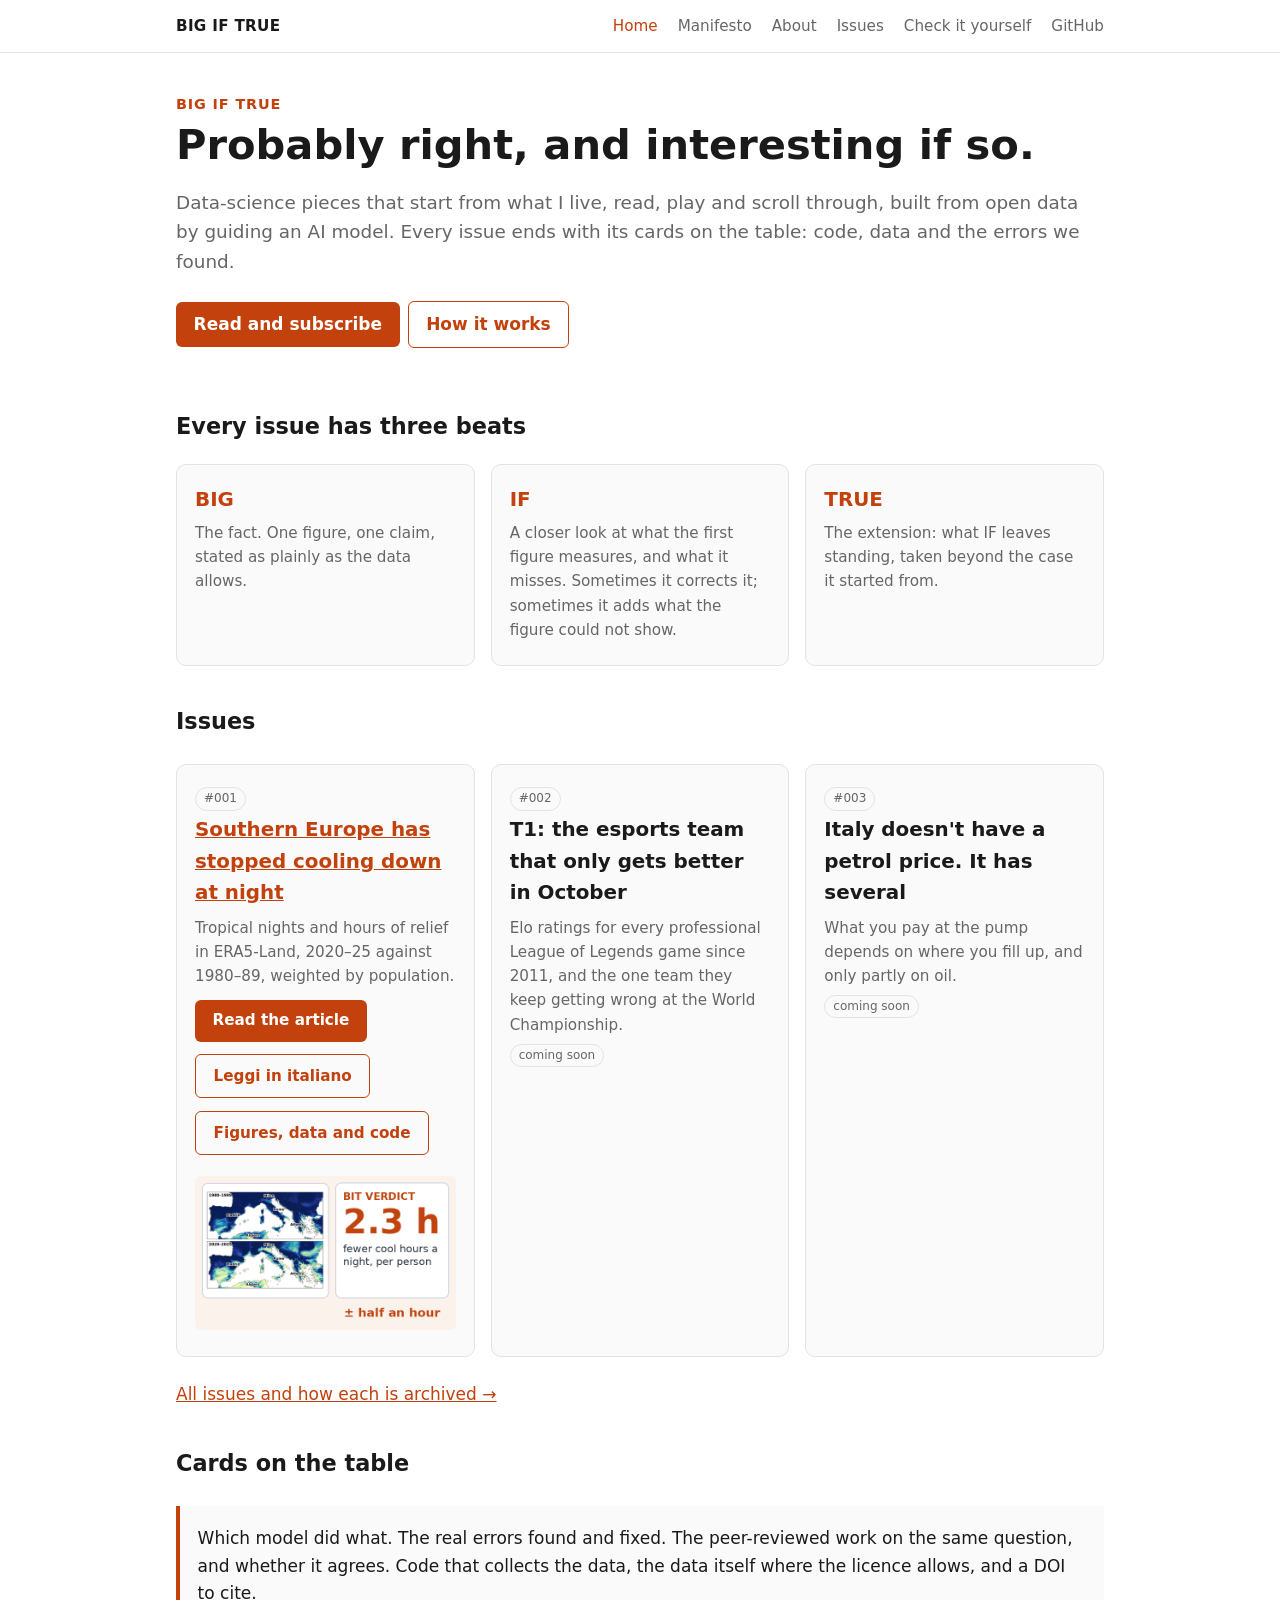
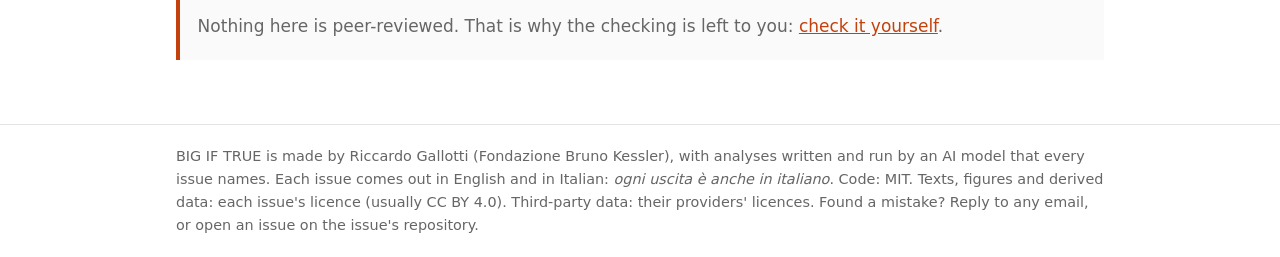
==== index.html @ 3b9af2fd "Home: read buttons on the #001 card" ====
<!doctype html><html lang="en"><head><meta charset="utf-8"><meta name="viewport" content="width=device-width,initial-scale=1">
<title>BIG IF TRUE: probably right, and interesting if so</title><meta name="description" content="Data science that starts from everyday life, made by guiding an AI model over open data. Every issue puts its cards on the table.">
<meta property="og:type" content="website"><meta property="og:title" content="BIG IF TRUE: probably right, and interesting if so"><meta property="og:description" content="Data science that starts from everyday life, made by guiding an AI model over open data. Every issue puts its cards on the table.">
<link rel="stylesheet" href="style.css"></head><body>
<header><div class="wrap"><a class="brand" href="index.html">BIG IF TRUE</a><a href="index.html" style="color:var(--acc)">Home</a><a href="manifesto.html">Manifesto</a><a href="about.html">About</a><a href="issues.html">Issues</a><a href="replicate.html">Check it yourself</a><a href="https://github.com/bigiftruebits">GitHub</a></div></header>
<main class="wrap">
<section class="hero"><p class="kicker">BIG IF TRUE</p><h1>Probably right, and interesting if so.</h1>
<p class="lead">Data-science pieces that start from what I live, read, play and scroll through, built from open data by guiding an AI model. Every issue ends with its cards on the table: code, data and the errors we found.</p>
<a class="btn" href="https://bigiftruebits.substack.com">Read and subscribe</a><a class="btn alt" href="about.html">How it works</a></section>
<h2>Every issue has three beats</h2>
<div class="beats">
<div class="card"><h3>BIG</h3><p>The fact. One figure, one claim, stated as plainly as the data allows.</p></div>
<div class="card"><h3>IF</h3><p>A closer look at what the first figure measures, and what it misses. Sometimes it corrects it; sometimes it adds what the figure could not show.</p></div>
<div class="card"><h3>TRUE</h3><p>The extension: what IF leaves standing, taken beyond the case it started from.</p></div></div>
<h2>Issues</h2>
<div class="grid">
<div class="card"><span class="tag">#001</span><h3><a href="bit-001-tropical-nights/article.html">Southern Europe has stopped cooling down at night</a></h3><p>Tropical nights and hours of relief in ERA5-Land, 2020–25 against 1980–89, weighted by population.</p><p><a class="btn" href="bit-001-tropical-nights/article.html">Read the article</a> <a class="btn alt" href="bit-001-tropical-nights/articolo.html">Leggi in italiano</a> <a class="btn alt" href="bit-001-tropical-nights/">Figures, data and code</a></p><a href="bit-001-tropical-nights/article.html"><img src="img/fig-001-card.png" alt="BIT #001: the average southern European lost 2.3 cool hours a night, give or take half an hour" style="width:100%;height:auto;border-radius:6px;margin-top:.6rem"></a></div>
<div class="card"><span class="tag">#002</span><h3>T1: the esports team that only gets better in October</h3><p>Elo ratings for every professional League of Legends game since 2011, and the one team they keep getting wrong at the World Championship.</p><p><span class="tag todo">coming soon</span></p></div>
<div class="card"><span class="tag">#003</span><h3>Italy doesn't have a petrol price. It has several</h3><p>What you pay at the pump depends on where you fill up, and only partly on oil.</p><p><span class="tag todo">coming soon</span></p></div></div>
<p><a href="issues.html">All issues and how each is archived →</a></p>
<h2>Cards on the table</h2>
<div class="verdict"><p>Which model did what. The real errors found and fixed. The peer-reviewed work on the same question, and whether it agrees. Code that collects the data, the data itself where the licence allows, and a DOI to cite.</p><p class="muted">Nothing here is peer-reviewed. That is why the checking is left to you: <a href="replicate.html">check it yourself</a>.</p></div></main>
<footer><div class="wrap">BIG IF TRUE is made by Riccardo Gallotti (Fondazione Bruno Kessler), with analyses written and run by an AI model that every issue names. Each issue comes out in English and in Italian: <em>ogni uscita è anche in italiano</em>. Code: MIT. Texts, figures and derived data: each issue's licence (usually CC BY 4.0). Third-party data: their providers' licences. Found a mistake? Reply to any email, or open an issue on the issue's repository.</div></footer><script data-goatcounter="https://bigiftruebits.goatcounter.com/count" async src="//gc.zgo.at/count.js"></script>
</body></html>
---- style.css ----
:root{--bg:#fff;--fg:#1a1a1a;--mut:#666;--line:#e3e3e3;--acc:#c2410c;--card:#fafafa}
@media (prefers-color-scheme:dark){:root{--bg:#141414;--fg:#ececec;--mut:#9a9a9a;--line:#2e2e2e;--acc:#fb923c;--card:#1c1c1c}}
*{box-sizing:border-box}
body{margin:0;background:var(--bg);color:var(--fg);font:17px/1.6 system-ui,-apple-system,Segoe UI,sans-serif}
.wrap{max-width:960px;margin:0 auto;padding:0 16px}
header{border-bottom:1px solid var(--line)}
header .wrap{display:flex;gap:20px;align-items:center;flex-wrap:wrap;padding:14px 16px}
header a.brand{font-weight:800;letter-spacing:.02em;color:var(--fg);text-decoration:none;margin-right:auto}
header a{color:var(--mut);text-decoration:none;font-size:.95rem}header a:hover{color:var(--acc)}
a{color:var(--acc)}
h1{font-size:2.1rem;line-height:1.2;margin:2.2rem 0 .5rem}
h2{font-size:1.4rem;margin:2.4rem 0 .6rem}
.lead{font-size:1.15rem;color:var(--mut)}
.grid{display:grid;grid-template-columns:repeat(auto-fit,minmax(280px,1fr));gap:16px;margin:1.5rem 0}
.card{border:1px solid var(--line);background:var(--card);border-radius:10px;padding:18px}
.card h3{margin:.2rem 0 .4rem}.card p{margin:.3rem 0;color:var(--mut);font-size:.95rem}
.tag{display:inline-block;font-size:.75rem;padding:1px 8px;border-radius:99px;border:1px solid var(--line);color:var(--mut);margin-right:4px}
.ok{color:#15803d;border-color:#15803d}.part{color:#b45309;border-color:#b45309}.todo{color:var(--mut)}
table{border-collapse:collapse;width:100%;font-size:.95rem;margin:1rem 0}
th,td{border-bottom:1px solid var(--line);padding:8px 10px;text-align:left;vertical-align:top}
figure{margin:2rem 0}figure img{width:100%;height:auto;border:1px solid var(--line);border-radius:6px}
figcaption{font-size:.9rem;color:var(--mut);margin-top:.4rem}
pre{background:var(--card);border:1px solid var(--line);border-radius:8px;padding:12px 14px;overflow-x:auto;font-size:.88rem;line-height:1.45}
code{font-size:.9em}.note{border-left:4px solid var(--acc);padding:.2rem 1rem;background:var(--card);margin:1.5rem 0}
footer{border-top:1px solid var(--line);margin-top:4rem;padding:20px 0;color:var(--mut);font-size:.9rem}
@media(max-width:600px){h1{font-size:1.7rem}}
.hero{padding:2.5rem 0 1rem}.hero h1{font-size:2.6rem;margin:.2rem 0 .6rem}.kicker{font-weight:800;color:var(--acc);letter-spacing:.06em;font-size:.9rem;margin:0}
.btn{display:inline-block;background:var(--acc);color:#fff;text-decoration:none;font-weight:700;padding:.55rem 1.1rem;border-radius:6px;margin:.4rem .5rem .4rem 0}.btn.alt{background:transparent;color:var(--acc);border:1px solid var(--acc)}
.beats{display:grid;grid-template-columns:repeat(auto-fit,minmax(240px,1fr));gap:16px;margin:1.2rem 0}.beats .card h3{color:var(--acc);margin:.1rem 0}
.verdict{border-left:4px solid var(--acc);background:var(--card);padding:.8rem 1.1rem;margin:1.5rem 0}.verdict p{margin:.4rem 0}
nav.sub a{margin-right:1rem}.muted{color:var(--mut)}
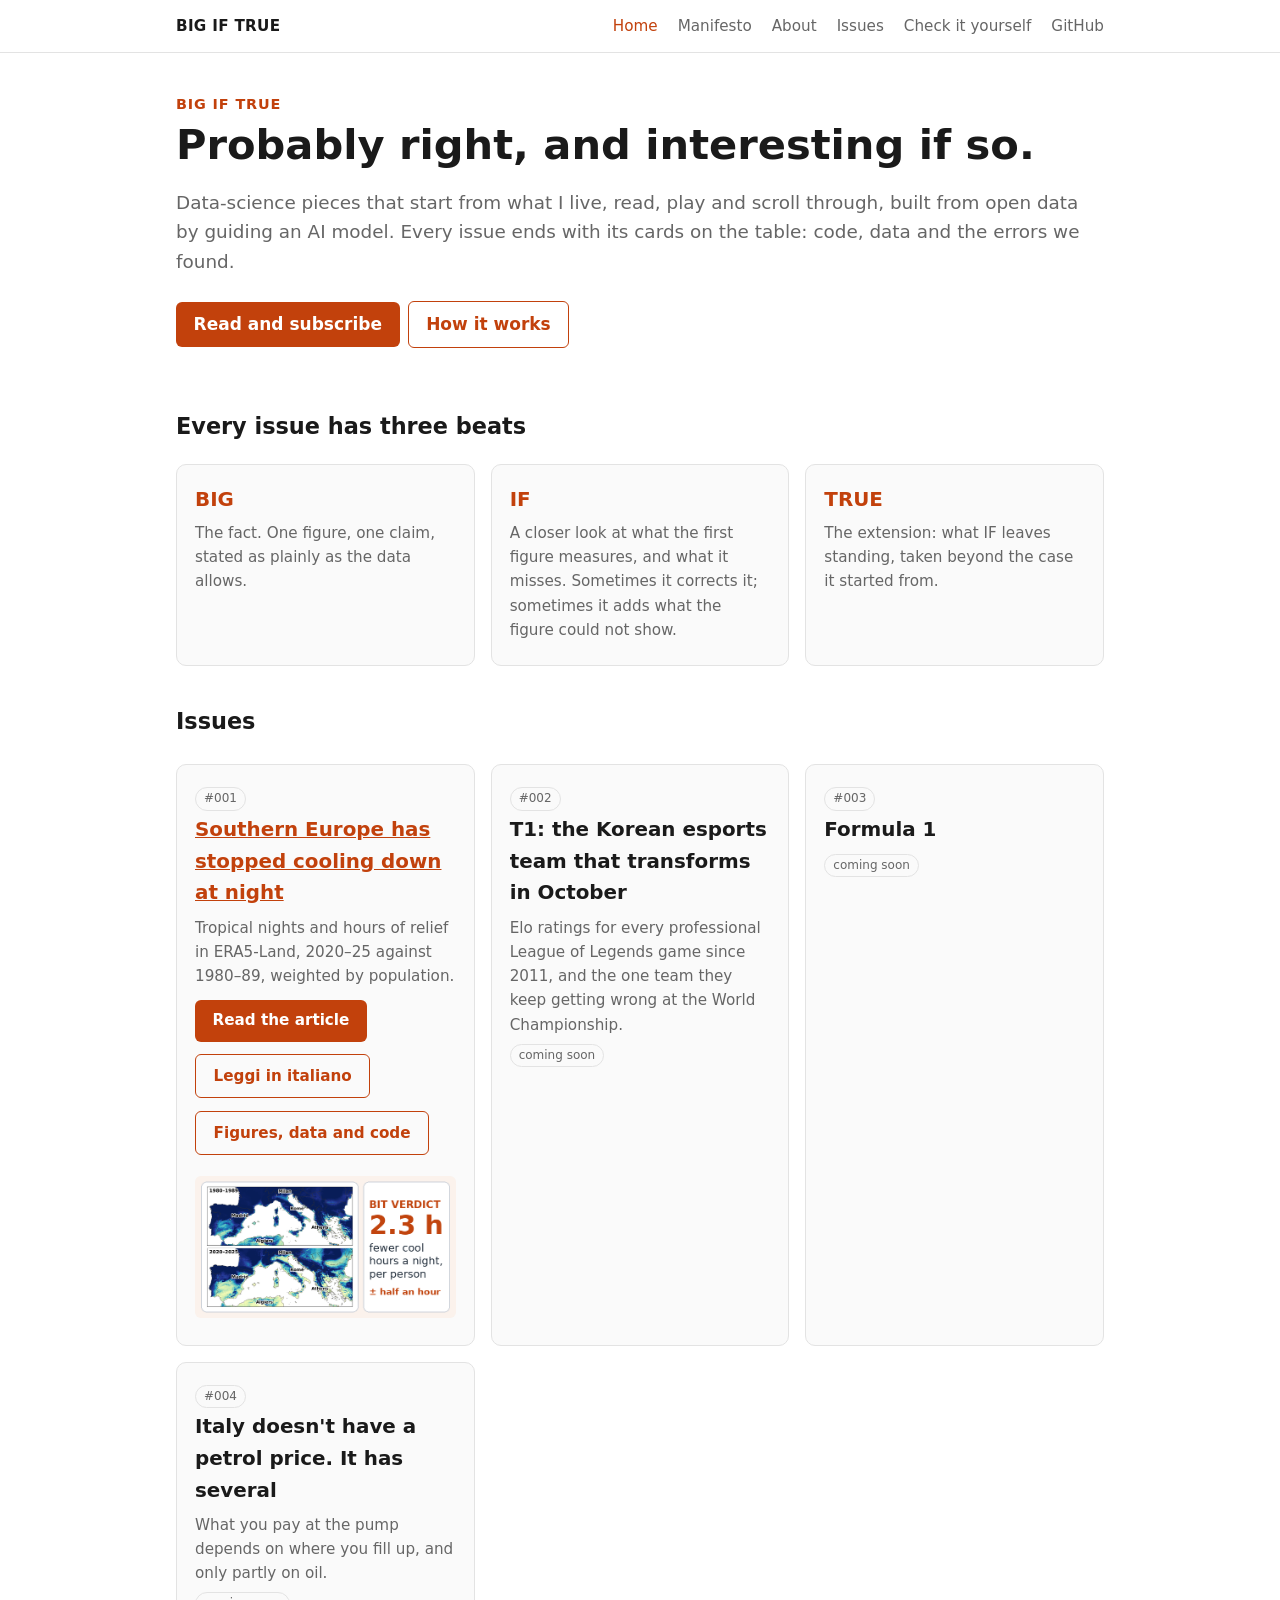
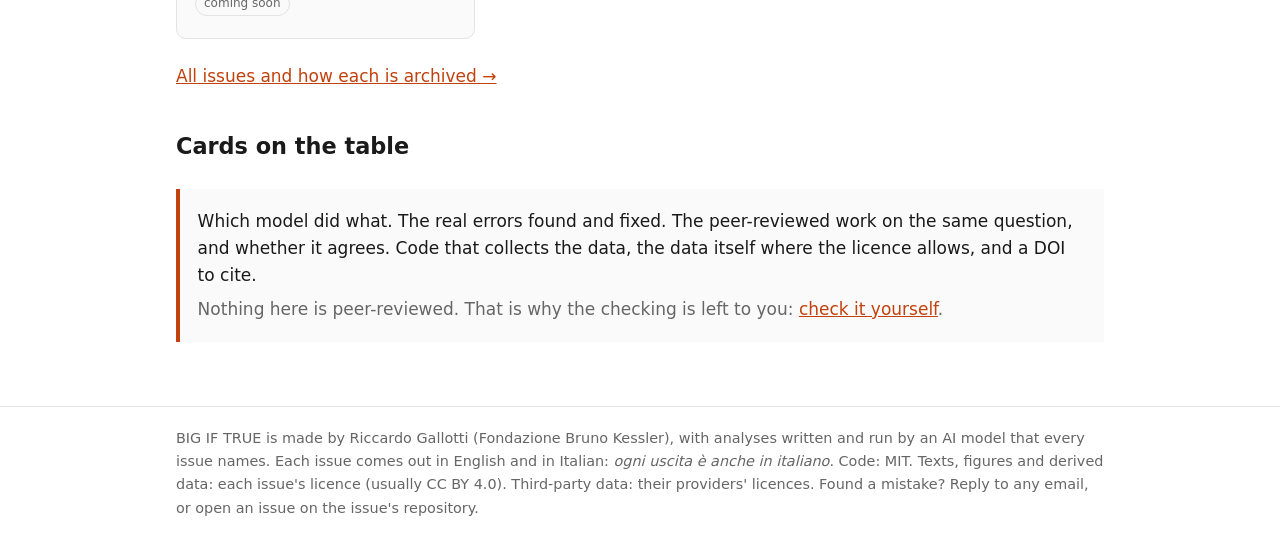
==== commit c72b65dc: "#002 card: final title (Worlds T1); coming soon: #003 Formula 1, #004 pump prices Co-Authored-By: Cl" ====
--- a/index.html
+++ b/index.html
@@ -15,8 +15,9 @@
 <h2>Issues</h2>
 <div class="grid">
 <div class="card"><span class="tag">#001</span><h3><a href="bit-001-tropical-nights/article.html">Southern Europe has stopped cooling down at night</a></h3><p>Tropical nights and hours of relief in ERA5-Land, 2020–25 against 1980–89, weighted by population.</p><p><a class="btn" href="bit-001-tropical-nights/article.html">Read the article</a> <a class="btn alt" href="bit-001-tropical-nights/articolo.html">Leggi in italiano</a> <a class="btn alt" href="bit-001-tropical-nights/">Figures, data and code</a></p><a href="bit-001-tropical-nights/article.html"><img src="img/fig-001-card.png" alt="BIT #001: the average southern European lost 2.3 cool hours a night, give or take half an hour" style="width:100%;height:auto;border-radius:6px;margin-top:.6rem"></a></div>
-<div class="card"><span class="tag">#002</span><h3>T1: the esports team that only gets better in October</h3><p>Elo ratings for every professional League of Legends game since 2011, and the one team they keep getting wrong at the World Championship.</p><p><span class="tag todo">coming soon</span></p></div>
-<div class="card"><span class="tag">#003</span><h3>Italy doesn't have a petrol price. It has several</h3><p>What you pay at the pump depends on where you fill up, and only partly on oil.</p><p><span class="tag todo">coming soon</span></p></div></div>
+<div class="card"><span class="tag">#002</span><h3>T1: the Korean esports team that transforms in October</h3><p>Elo ratings for every professional League of Legends game since 2011, and the one team they keep getting wrong at the World Championship.</p><p><span class="tag todo">coming soon</span></p></div>
+<div class="card"><span class="tag">#003</span><h3>Formula 1</h3><p><span class="tag todo">coming soon</span></p></div>
+<div class="card"><span class="tag">#004</span><h3>Italy doesn't have a petrol price. It has several</h3><p>What you pay at the pump depends on where you fill up, and only partly on oil.</p><p><span class="tag todo">coming soon</span></p></div></div>
 <p><a href="issues.html">All issues and how each is archived →</a></p>
 <h2>Cards on the table</h2>
 <div class="verdict"><p>Which model did what. The real errors found and fixed. The peer-reviewed work on the same question, and whether it agrees. Code that collects the data, the data itself where the licence allows, and a DOI to cite.</p><p class="muted">Nothing here is peer-reviewed. That is why the checking is left to you: <a href="replicate.html">check it yourself</a>.</p></div></main>
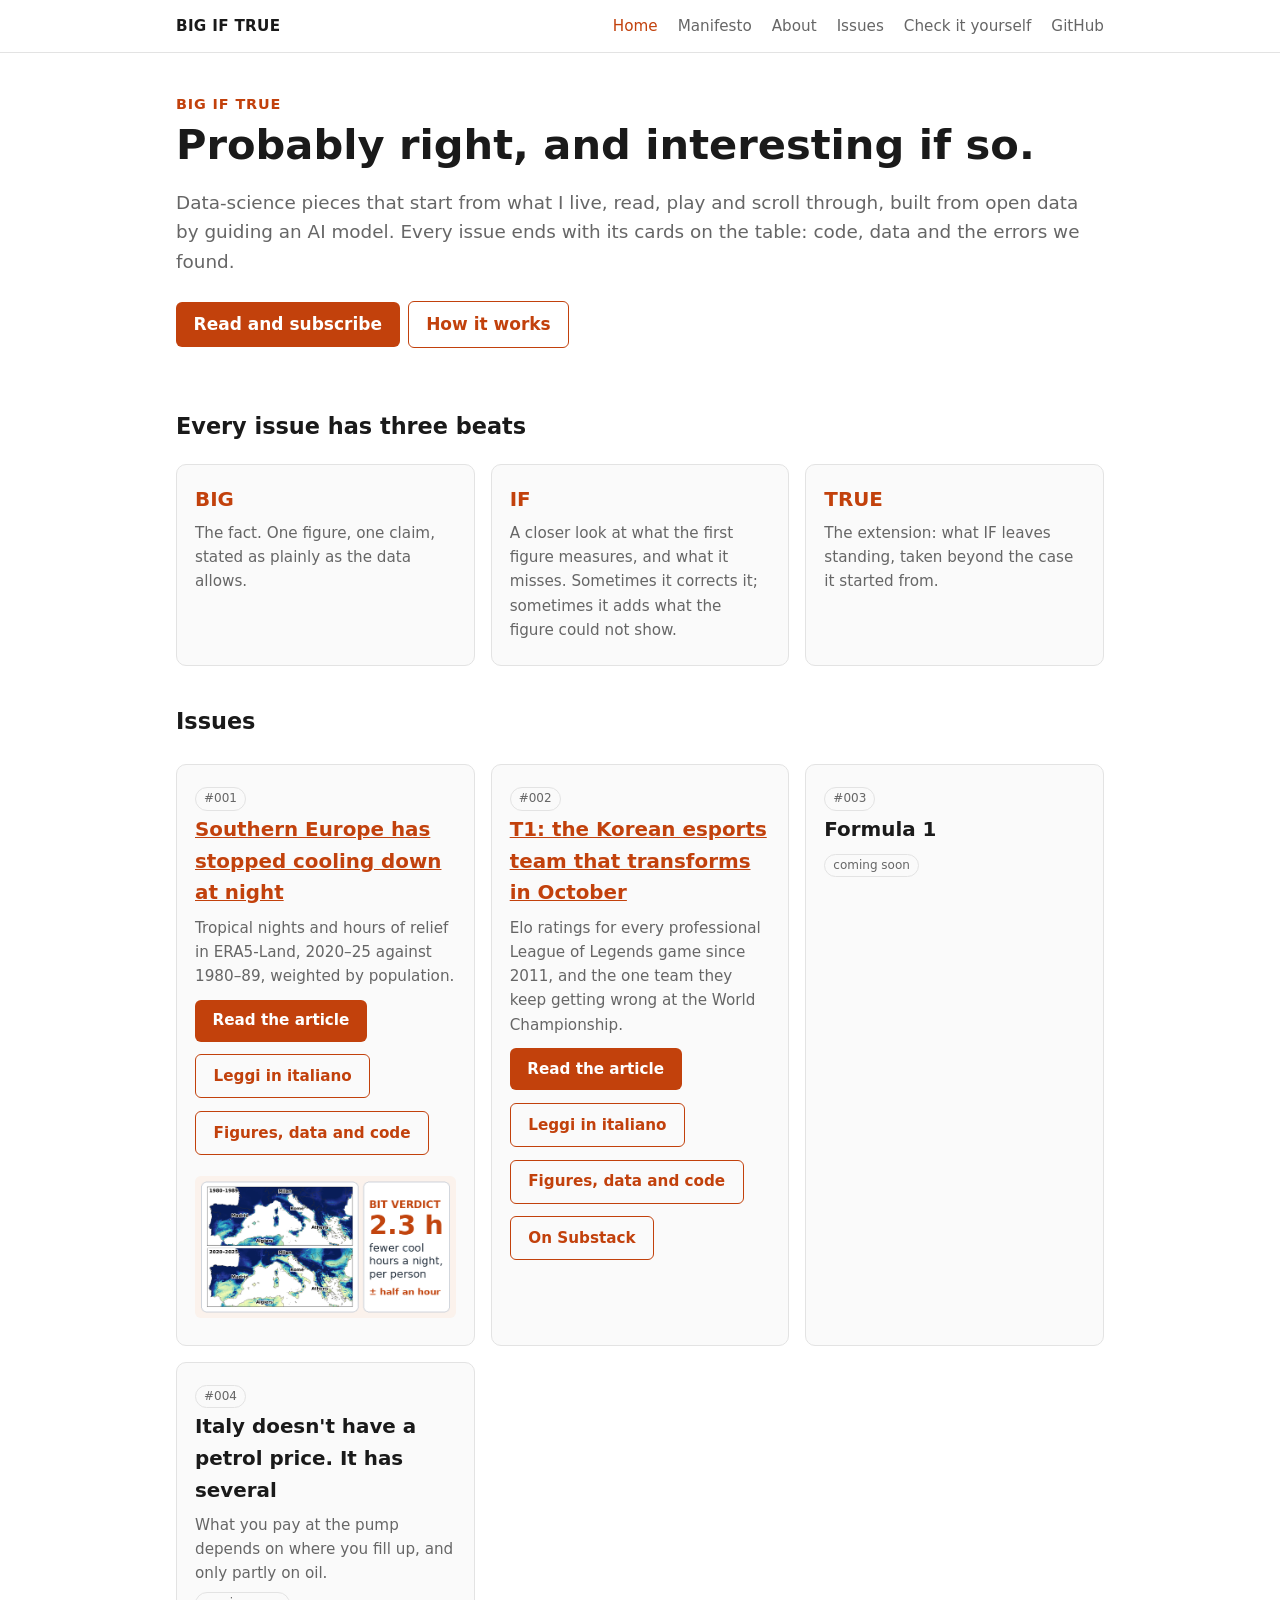
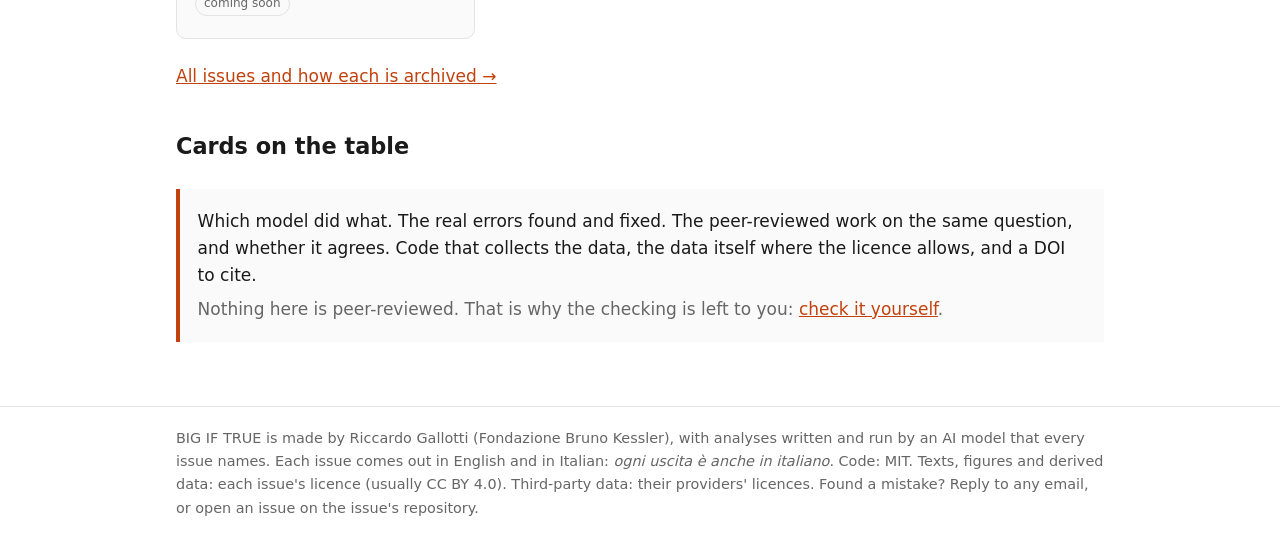
==== commit b2c2ac6f: "#002 live" ====
--- a/index.html
+++ b/index.html
@@ -15,7 +15,7 @@
 <h2>Issues</h2>
 <div class="grid">
 <div class="card"><span class="tag">#001</span><h3><a href="bit-001-tropical-nights/article.html">Southern Europe has stopped cooling down at night</a></h3><p>Tropical nights and hours of relief in ERA5-Land, 2020–25 against 1980–89, weighted by population.</p><p><a class="btn" href="bit-001-tropical-nights/article.html">Read the article</a> <a class="btn alt" href="bit-001-tropical-nights/articolo.html">Leggi in italiano</a> <a class="btn alt" href="bit-001-tropical-nights/">Figures, data and code</a></p><a href="bit-001-tropical-nights/article.html"><img src="img/fig-001-card.png" alt="BIT #001: the average southern European lost 2.3 cool hours a night, give or take half an hour" style="width:100%;height:auto;border-radius:6px;margin-top:.6rem"></a></div>
-<div class="card"><span class="tag">#002</span><h3>T1: the Korean esports team that transforms in October</h3><p>Elo ratings for every professional League of Legends game since 2011, and the one team they keep getting wrong at the World Championship.</p><p><span class="tag todo">coming soon</span></p></div>
+<div class="card"><span class="tag">#002</span><h3><a href="bit-002-worlds-t1/article.html">T1: the Korean esports team that transforms in October</a></h3><p>Elo ratings for every professional League of Legends game since 2011, and the one team they keep getting wrong at the World Championship.</p><p><a class="btn" href="bit-002-worlds-t1/article.html">Read the article</a> <a class="btn alt" href="bit-002-worlds-t1/articolo.html">Leggi in italiano</a> <a class="btn alt" href="bit-002-worlds-t1/">Figures, data and code</a> <a class="btn alt" href="https://bigiftruebits.substack.com/p/worlds-t1">On Substack</a></p></div>
 <div class="card"><span class="tag">#003</span><h3>Formula 1</h3><p><span class="tag todo">coming soon</span></p></div>
 <div class="card"><span class="tag">#004</span><h3>Italy doesn't have a petrol price. It has several</h3><p>What you pay at the pump depends on where you fill up, and only partly on oil.</p><p><span class="tag todo">coming soon</span></p></div></div>
 <p><a href="issues.html">All issues and how each is archived →</a></p>
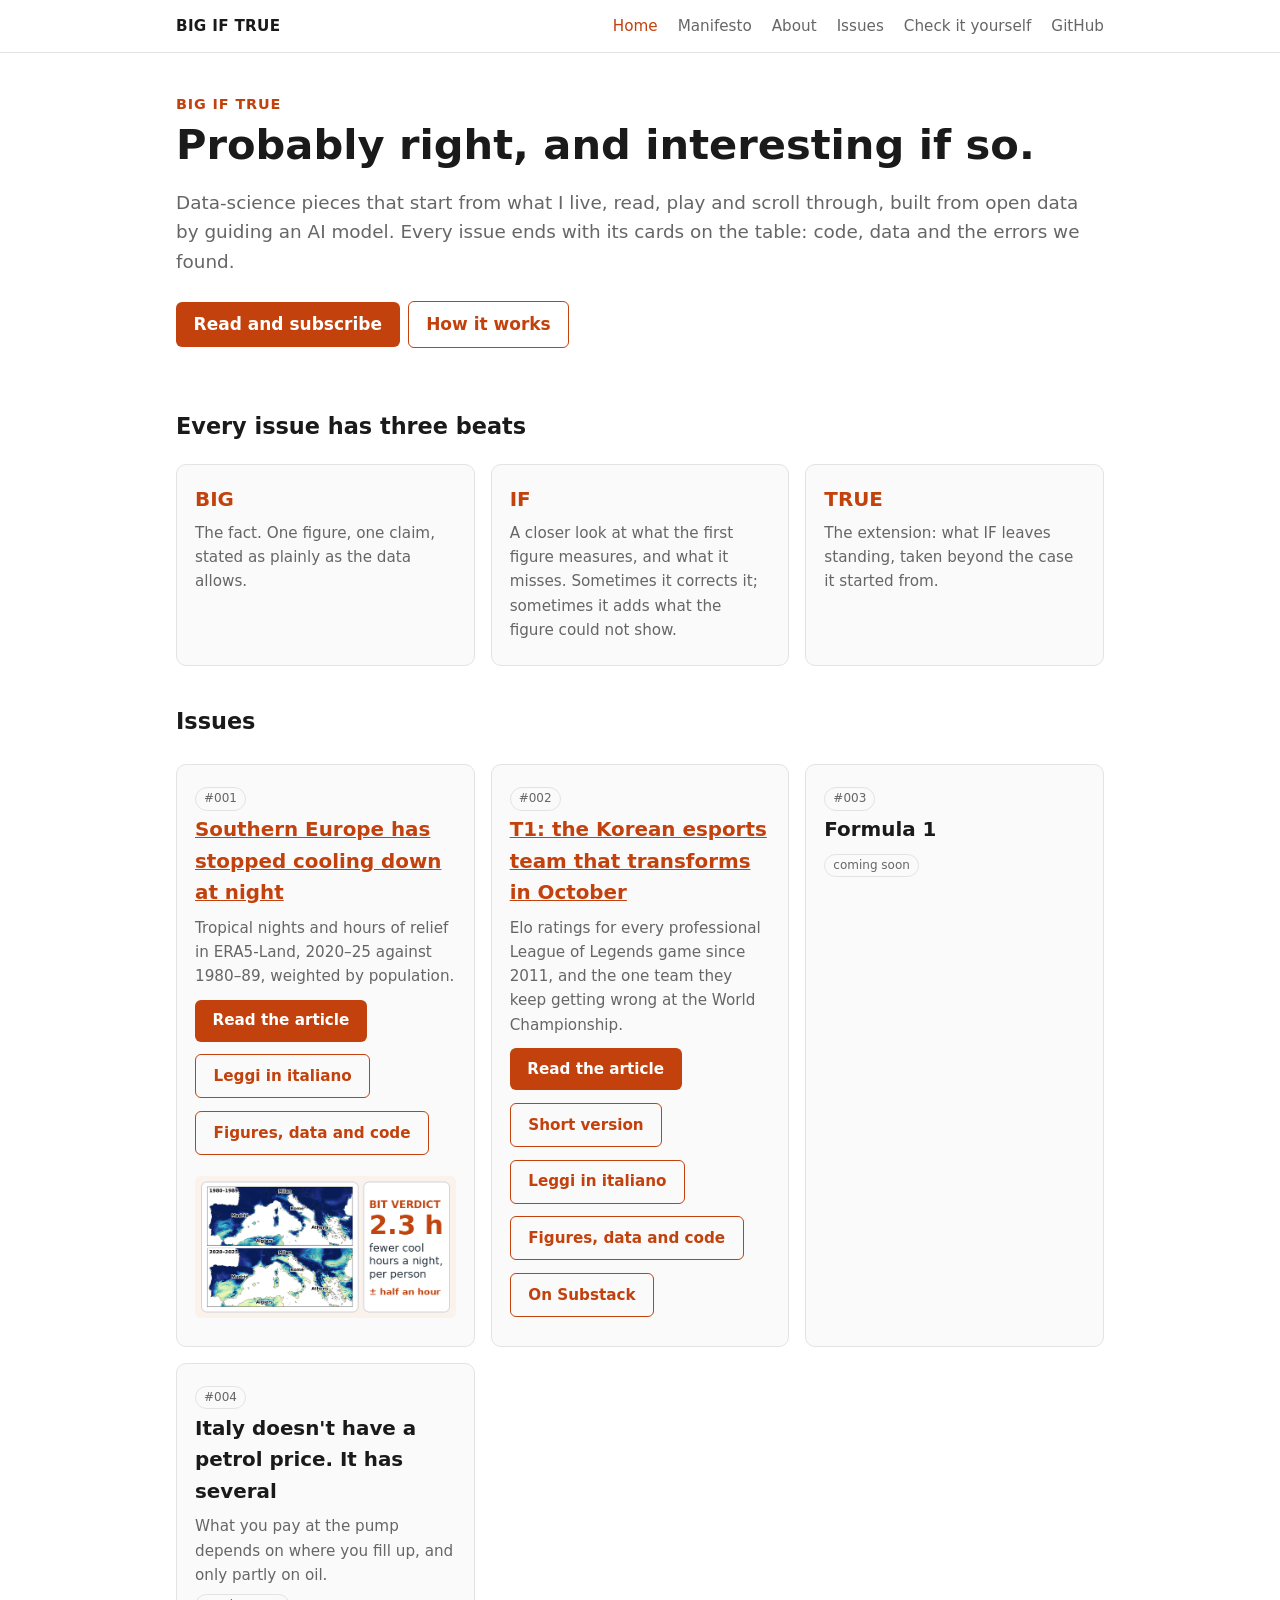
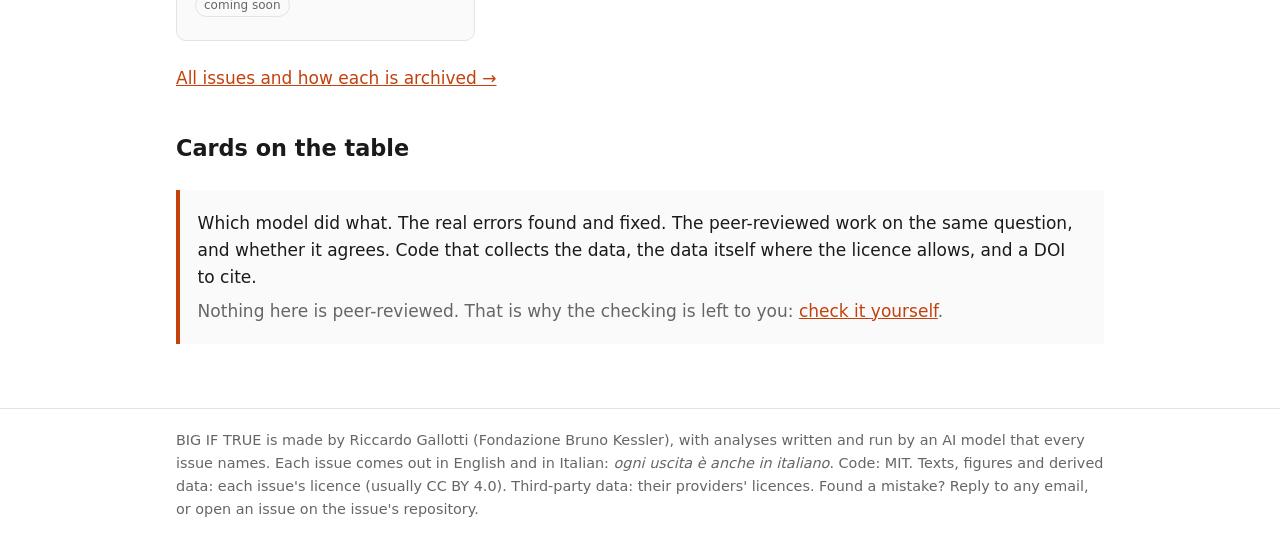
==== commit 0c170f72: "#002 short version link Co-Authored-By: Claude Opus 5.5 <noreply@anthropic.com>" ====
--- a/index.html
+++ b/index.html
@@ -15,7 +15,7 @@
 <h2>Issues</h2>
 <div class="grid">
 <div class="card"><span class="tag">#001</span><h3><a href="bit-001-tropical-nights/article.html">Southern Europe has stopped cooling down at night</a></h3><p>Tropical nights and hours of relief in ERA5-Land, 2020–25 against 1980–89, weighted by population.</p><p><a class="btn" href="bit-001-tropical-nights/article.html">Read the article</a> <a class="btn alt" href="bit-001-tropical-nights/articolo.html">Leggi in italiano</a> <a class="btn alt" href="bit-001-tropical-nights/">Figures, data and code</a></p><a href="bit-001-tropical-nights/article.html"><img src="img/fig-001-card.png" alt="BIT #001: the average southern European lost 2.3 cool hours a night, give or take half an hour" style="width:100%;height:auto;border-radius:6px;margin-top:.6rem"></a></div>
-<div class="card"><span class="tag">#002</span><h3><a href="bit-002-worlds-t1/article.html">T1: the Korean esports team that transforms in October</a></h3><p>Elo ratings for every professional League of Legends game since 2011, and the one team they keep getting wrong at the World Championship.</p><p><a class="btn" href="bit-002-worlds-t1/article.html">Read the article</a> <a class="btn alt" href="bit-002-worlds-t1/articolo.html">Leggi in italiano</a> <a class="btn alt" href="bit-002-worlds-t1/">Figures, data and code</a> <a class="btn alt" href="https://bigiftruebits.substack.com/p/worlds-t1">On Substack</a></p></div>
+<div class="card"><span class="tag">#002</span><h3><a href="bit-002-worlds-t1/article.html">T1: the Korean esports team that transforms in October</a></h3><p>Elo ratings for every professional League of Legends game since 2011, and the one team they keep getting wrong at the World Championship.</p><p><a class="btn" href="bit-002-worlds-t1/article.html">Read the article</a> <a class="btn alt" href="bit-002-worlds-t1/short.html">Short version</a> <a class="btn alt" href="bit-002-worlds-t1/articolo.html">Leggi in italiano</a> <a class="btn alt" href="bit-002-worlds-t1/">Figures, data and code</a> <a class="btn alt" href="https://bigiftruebits.substack.com/p/worlds-t1">On Substack</a></p></div>
 <div class="card"><span class="tag">#003</span><h3>Formula 1</h3><p><span class="tag todo">coming soon</span></p></div>
 <div class="card"><span class="tag">#004</span><h3>Italy doesn't have a petrol price. It has several</h3><p>What you pay at the pump depends on where you fill up, and only partly on oil.</p><p><span class="tag todo">coming soon</span></p></div></div>
 <p><a href="issues.html">All issues and how each is archived →</a></p>
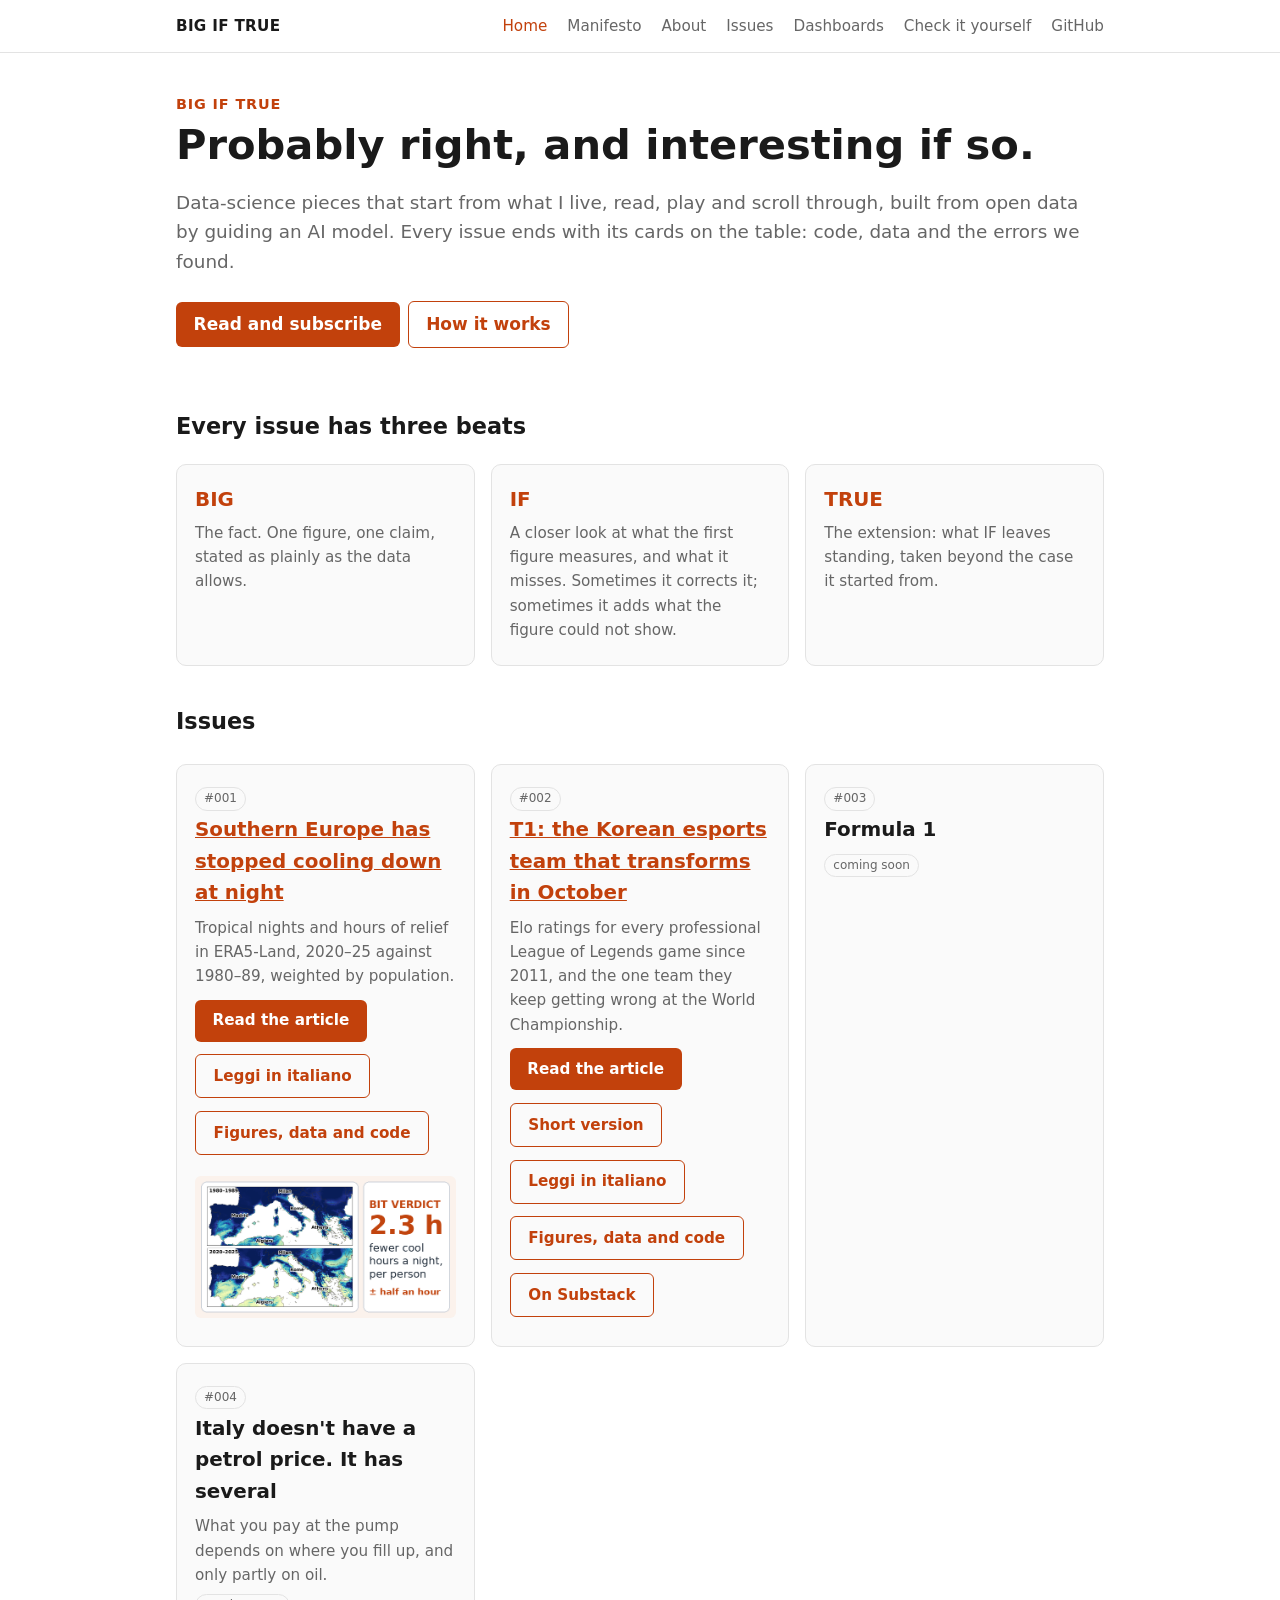
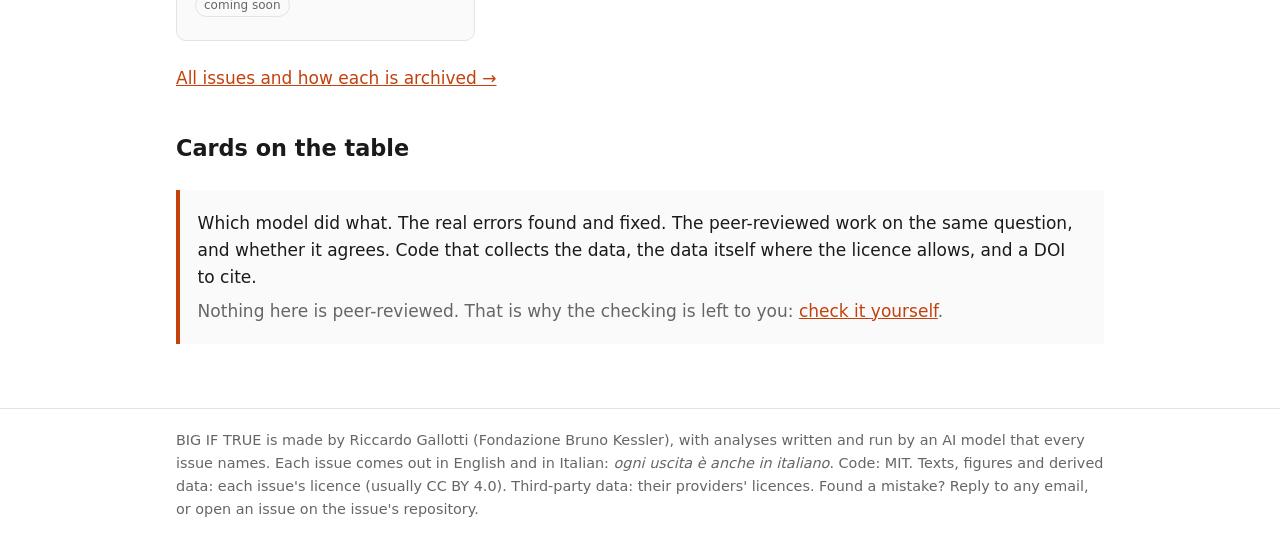
==== commit 5cd3e6ac: "Dashboards page" ====
--- a/index.html
+++ b/index.html
@@ -2,7 +2,7 @@
 <title>BIG IF TRUE: probably right, and interesting if so</title><meta name="description" content="Data science that starts from everyday life, made by guiding an AI model over open data. Every issue puts its cards on the table.">
 <meta property="og:type" content="website"><meta property="og:title" content="BIG IF TRUE: probably right, and interesting if so"><meta property="og:description" content="Data science that starts from everyday life, made by guiding an AI model over open data. Every issue puts its cards on the table.">
 <link rel="stylesheet" href="style.css"></head><body>
-<header><div class="wrap"><a class="brand" href="index.html">BIG IF TRUE</a><a href="index.html" style="color:var(--acc)">Home</a><a href="manifesto.html">Manifesto</a><a href="about.html">About</a><a href="issues.html">Issues</a><a href="replicate.html">Check it yourself</a><a href="https://github.com/bigiftruebits">GitHub</a></div></header>
+<header><div class="wrap"><a class="brand" href="index.html">BIG IF TRUE</a><a href="index.html" style="color:var(--acc)">Home</a><a href="manifesto.html">Manifesto</a><a href="about.html">About</a><a href="issues.html">Issues</a><a href="dashboards.html">Dashboards</a><a href="replicate.html">Check it yourself</a><a href="https://github.com/bigiftruebits">GitHub</a></div></header>
 <main class="wrap">
 <section class="hero"><p class="kicker">BIG IF TRUE</p><h1>Probably right, and interesting if so.</h1>
 <p class="lead">Data-science pieces that start from what I live, read, play and scroll through, built from open data by guiding an AI model. Every issue ends with its cards on the table: code, data and the errors we found.</p>
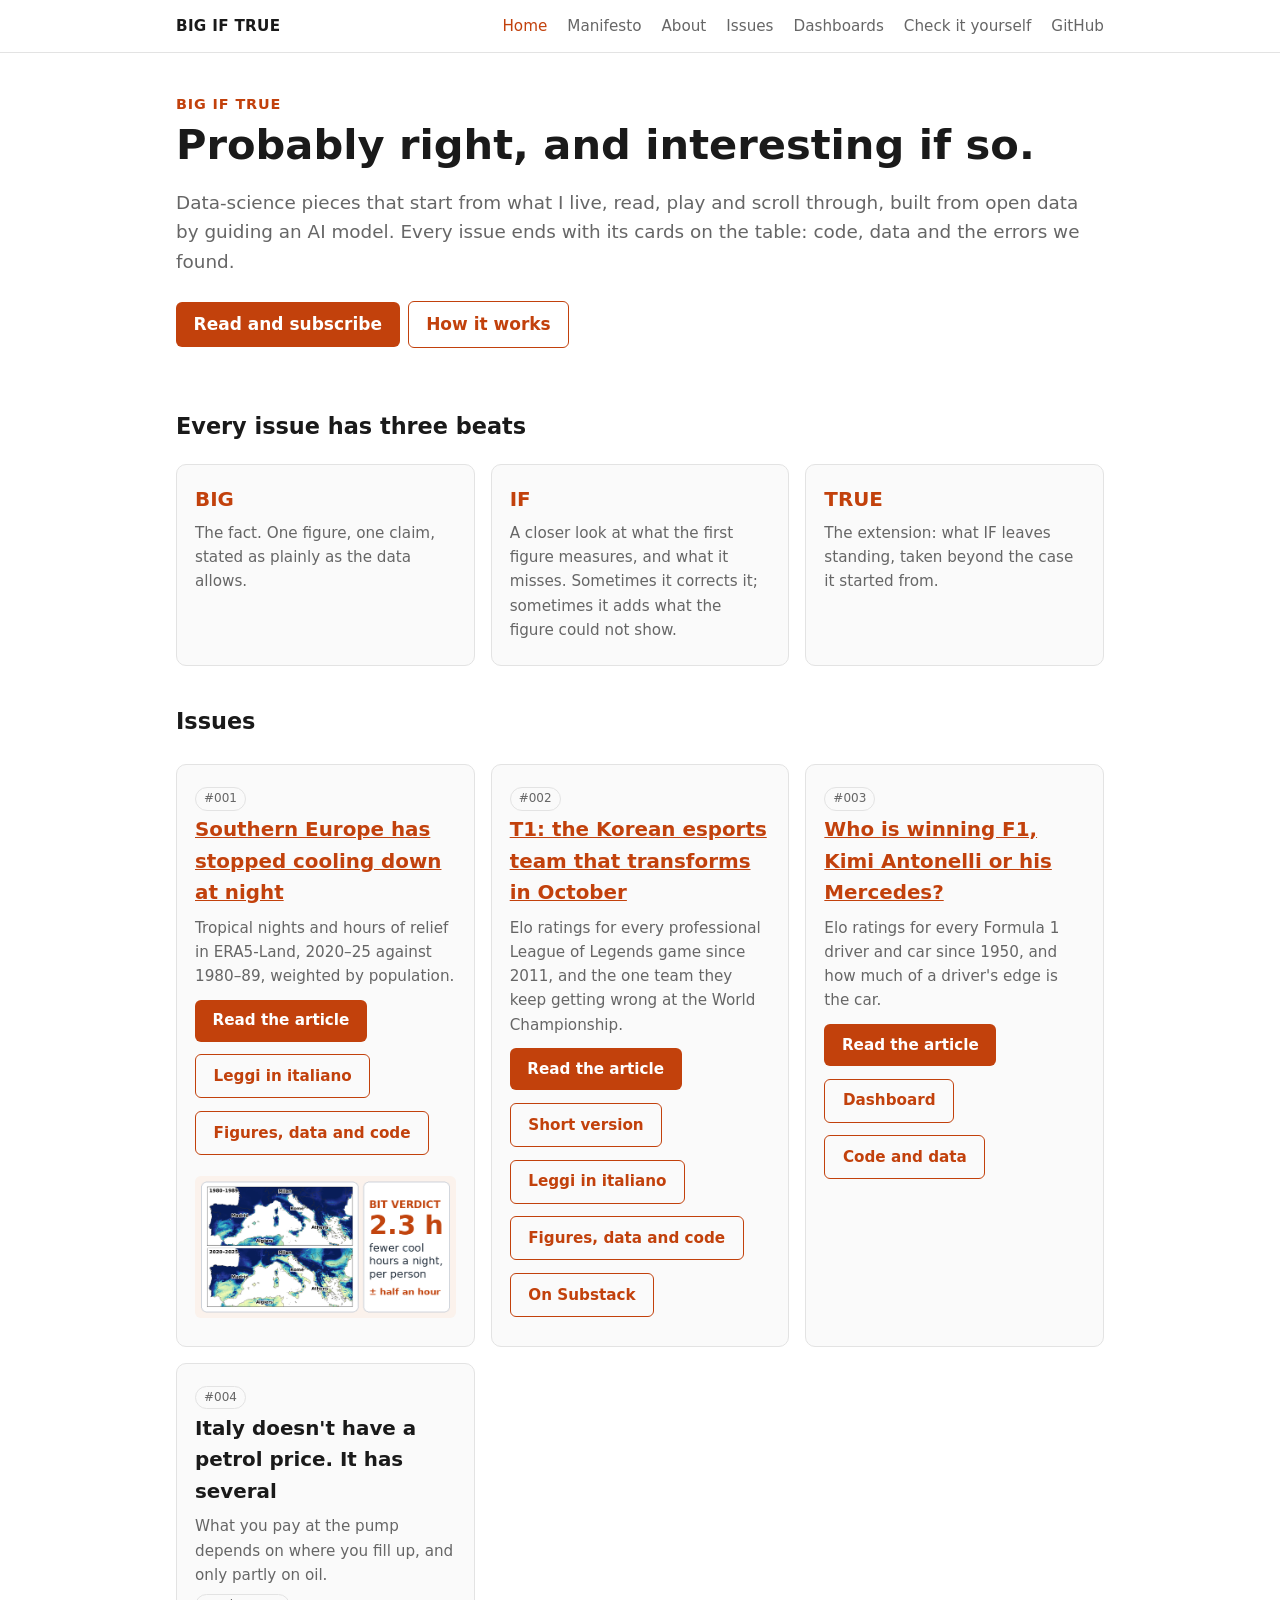
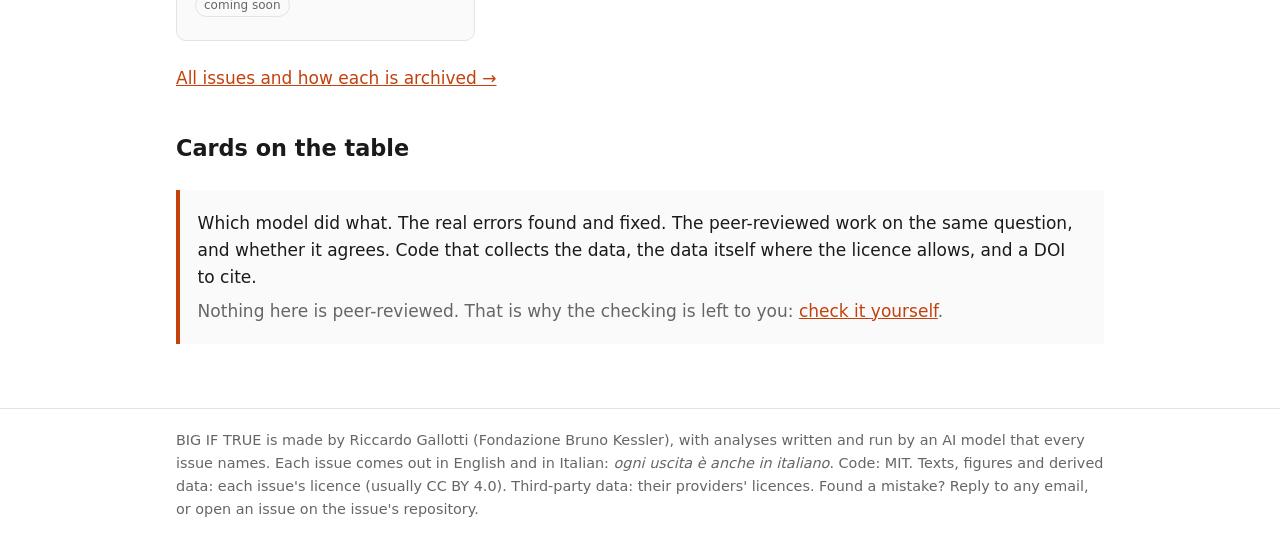
==== commit 49f69d14: "#003: home card, issues row, Dashboards page" ====
--- a/index.html
+++ b/index.html
@@ -16,7 +16,7 @@
 <div class="grid">
 <div class="card"><span class="tag">#001</span><h3><a href="bit-001-tropical-nights/article.html">Southern Europe has stopped cooling down at night</a></h3><p>Tropical nights and hours of relief in ERA5-Land, 2020–25 against 1980–89, weighted by population.</p><p><a class="btn" href="bit-001-tropical-nights/article.html">Read the article</a> <a class="btn alt" href="bit-001-tropical-nights/articolo.html">Leggi in italiano</a> <a class="btn alt" href="bit-001-tropical-nights/">Figures, data and code</a></p><a href="bit-001-tropical-nights/article.html"><img src="img/fig-001-card.png" alt="BIT #001: the average southern European lost 2.3 cool hours a night, give or take half an hour" style="width:100%;height:auto;border-radius:6px;margin-top:.6rem"></a></div>
 <div class="card"><span class="tag">#002</span><h3><a href="bit-002-worlds-t1/article.html">T1: the Korean esports team that transforms in October</a></h3><p>Elo ratings for every professional League of Legends game since 2011, and the one team they keep getting wrong at the World Championship.</p><p><a class="btn" href="bit-002-worlds-t1/article.html">Read the article</a> <a class="btn alt" href="bit-002-worlds-t1/short.html">Short version</a> <a class="btn alt" href="bit-002-worlds-t1/articolo.html">Leggi in italiano</a> <a class="btn alt" href="bit-002-worlds-t1/">Figures, data and code</a> <a class="btn alt" href="https://bigiftruebits.substack.com/p/worlds-t1">On Substack</a></p></div>
-<div class="card"><span class="tag">#003</span><h3>Formula 1</h3><p><span class="tag todo">coming soon</span></p></div>
+<div class="card"><span class="tag">#003</span><h3><a href="https://bigiftruebits.substack.com/p/f1-elo">Who is winning F1, Kimi Antonelli or his Mercedes?</a></h3><p>Elo ratings for every Formula 1 driver and car since 1950, and how much of a driver's edge is the car.</p><p><a class="btn" href="https://bigiftruebits.substack.com/p/f1-elo">Read the article</a> <a class="btn alt" href="bit-003-f1-elo/">Dashboard</a> <a class="btn alt" href="https://github.com/bigiftruebits/bit-003-f1-elo">Code and data</a></p></div>
 <div class="card"><span class="tag">#004</span><h3>Italy doesn't have a petrol price. It has several</h3><p>What you pay at the pump depends on where you fill up, and only partly on oil.</p><p><span class="tag todo">coming soon</span></p></div></div>
 <p><a href="issues.html">All issues and how each is archived →</a></p>
 <h2>Cards on the table</h2>
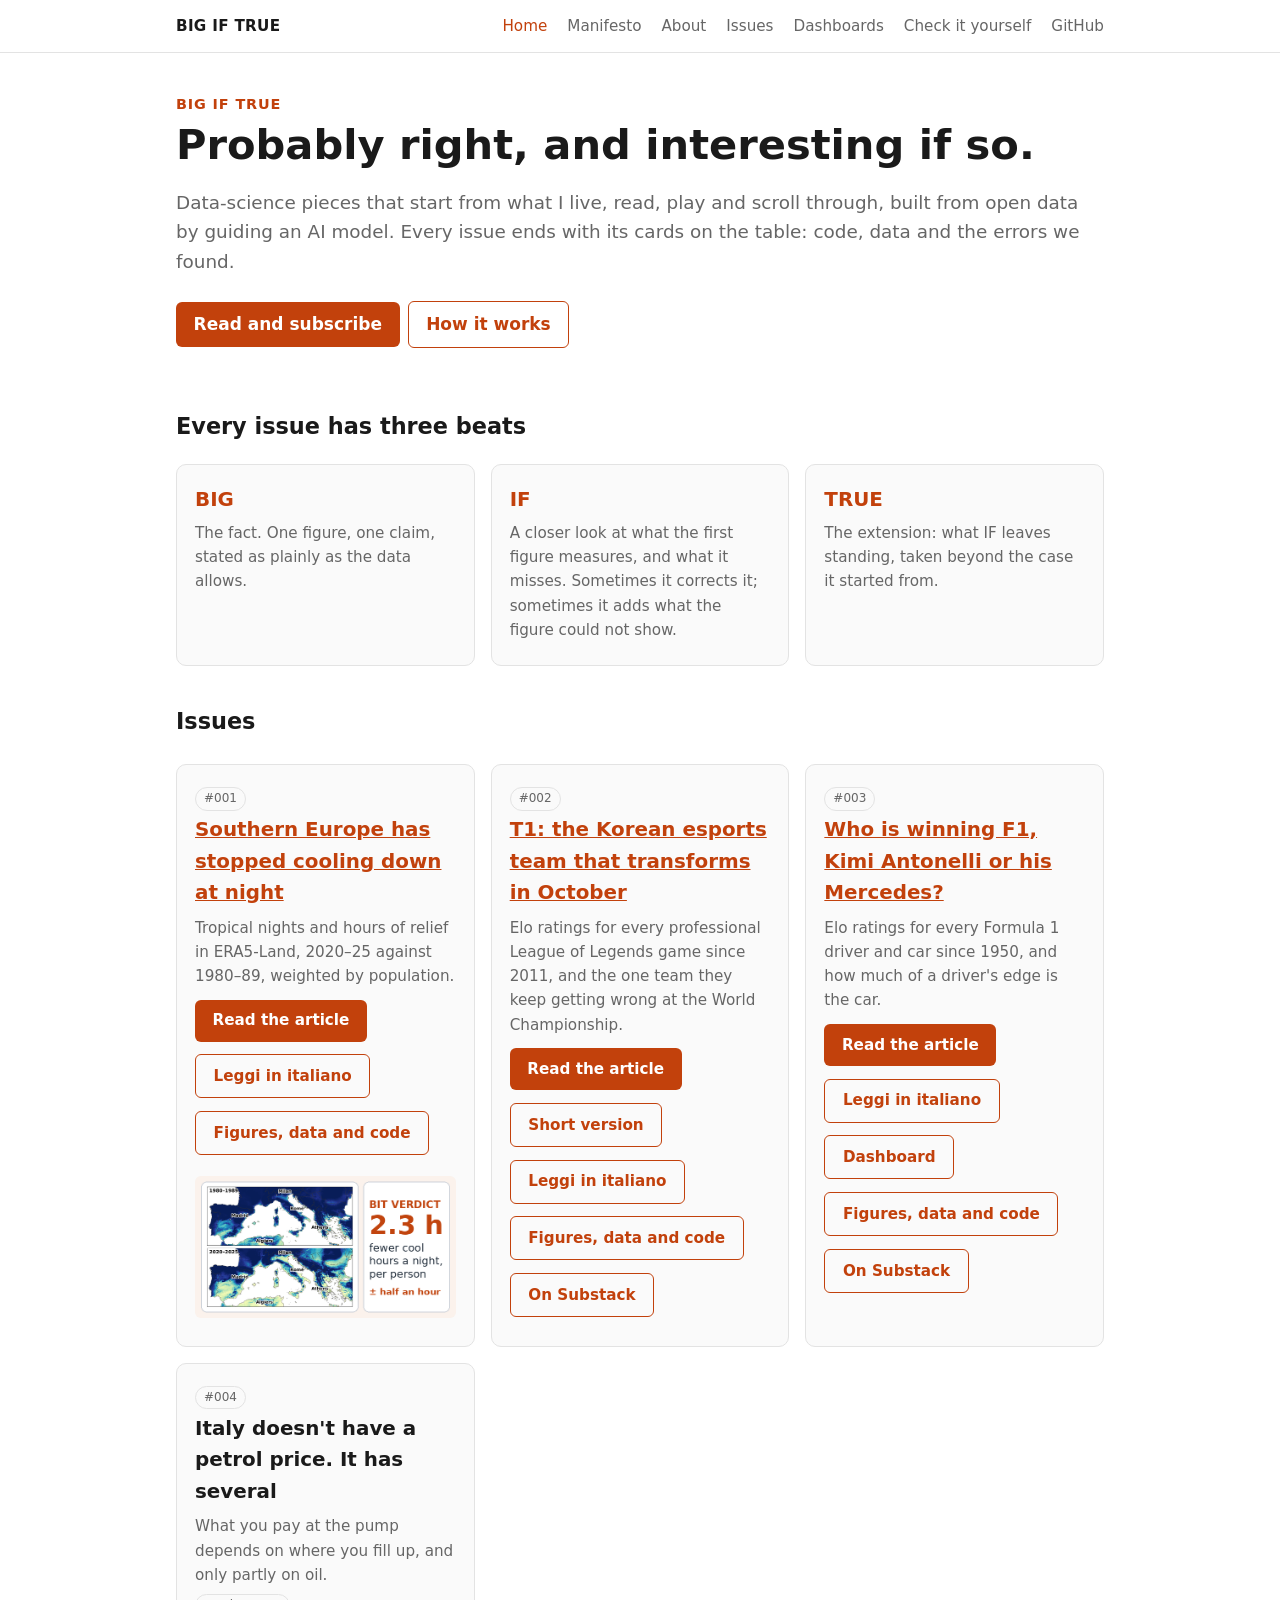
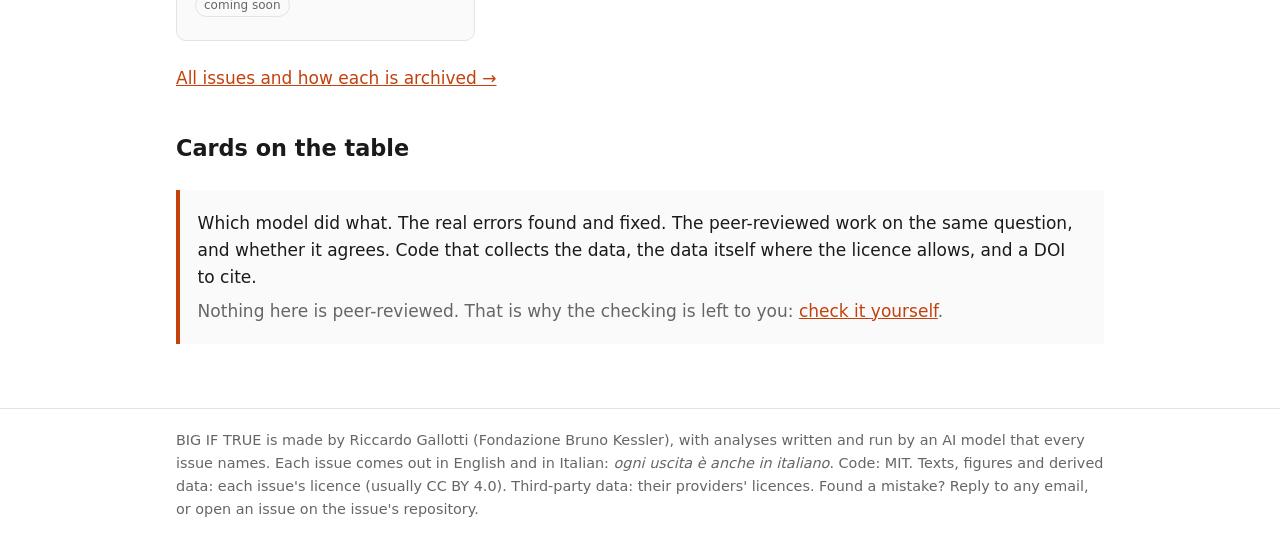
==== commit a218493a: "#003 figures and article pages; Other column" ====
--- a/index.html
+++ b/index.html
@@ -16,7 +16,7 @@
 <div class="grid">
 <div class="card"><span class="tag">#001</span><h3><a href="bit-001-tropical-nights/article.html">Southern Europe has stopped cooling down at night</a></h3><p>Tropical nights and hours of relief in ERA5-Land, 2020–25 against 1980–89, weighted by population.</p><p><a class="btn" href="bit-001-tropical-nights/article.html">Read the article</a> <a class="btn alt" href="bit-001-tropical-nights/articolo.html">Leggi in italiano</a> <a class="btn alt" href="bit-001-tropical-nights/">Figures, data and code</a></p><a href="bit-001-tropical-nights/article.html"><img src="img/fig-001-card.png" alt="BIT #001: the average southern European lost 2.3 cool hours a night, give or take half an hour" style="width:100%;height:auto;border-radius:6px;margin-top:.6rem"></a></div>
 <div class="card"><span class="tag">#002</span><h3><a href="bit-002-worlds-t1/article.html">T1: the Korean esports team that transforms in October</a></h3><p>Elo ratings for every professional League of Legends game since 2011, and the one team they keep getting wrong at the World Championship.</p><p><a class="btn" href="bit-002-worlds-t1/article.html">Read the article</a> <a class="btn alt" href="bit-002-worlds-t1/short.html">Short version</a> <a class="btn alt" href="bit-002-worlds-t1/articolo.html">Leggi in italiano</a> <a class="btn alt" href="bit-002-worlds-t1/">Figures, data and code</a> <a class="btn alt" href="https://bigiftruebits.substack.com/p/worlds-t1">On Substack</a></p></div>
-<div class="card"><span class="tag">#003</span><h3><a href="https://bigiftruebits.substack.com/p/f1-elo">Who is winning F1, Kimi Antonelli or his Mercedes?</a></h3><p>Elo ratings for every Formula 1 driver and car since 1950, and how much of a driver's edge is the car.</p><p><a class="btn" href="https://bigiftruebits.substack.com/p/f1-elo">Read the article</a> <a class="btn alt" href="bit-003-f1-elo/">Dashboard</a> <a class="btn alt" href="https://github.com/bigiftruebits/bit-003-f1-elo">Code and data</a></p></div>
+<div class="card"><span class="tag">#003</span><h3><a href="bit-003-f1-elo/article.html">Who is winning F1, Kimi Antonelli or his Mercedes?</a></h3><p>Elo ratings for every Formula 1 driver and car since 1950, and how much of a driver's edge is the car.</p><p><a class="btn" href="bit-003-f1-elo/article.html">Read the article</a> <a class="btn alt" href="bit-003-f1-elo/articolo.html">Leggi in italiano</a> <a class="btn alt" href="bit-003-f1-elo/">Dashboard</a> <a class="btn alt" href="bit-003-f1-elo/figures.html">Figures, data and code</a> <a class="btn alt" href="https://bigiftruebits.substack.com/p/f1-elo">On Substack</a></p></div>
 <div class="card"><span class="tag">#004</span><h3>Italy doesn't have a petrol price. It has several</h3><p>What you pay at the pump depends on where you fill up, and only partly on oil.</p><p><span class="tag todo">coming soon</span></p></div></div>
 <p><a href="issues.html">All issues and how each is archived →</a></p>
 <h2>Cards on the table</h2>
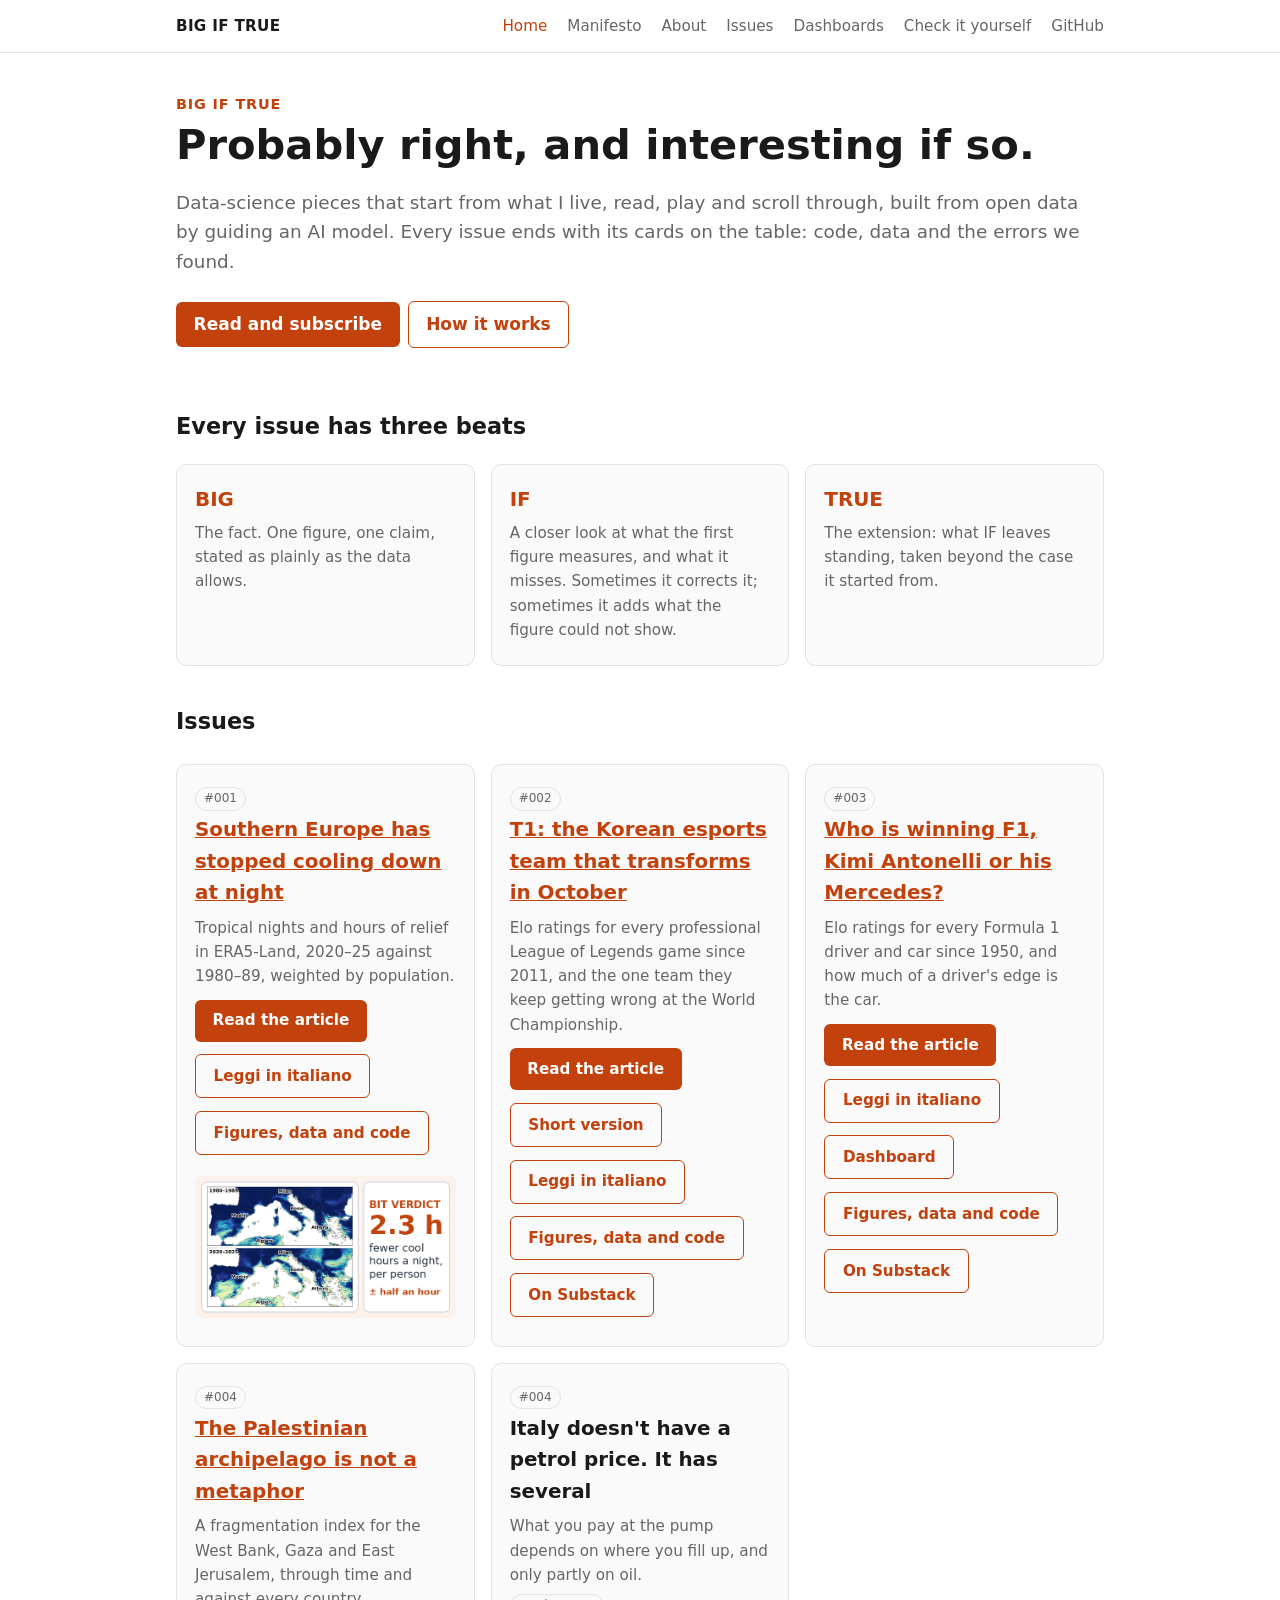
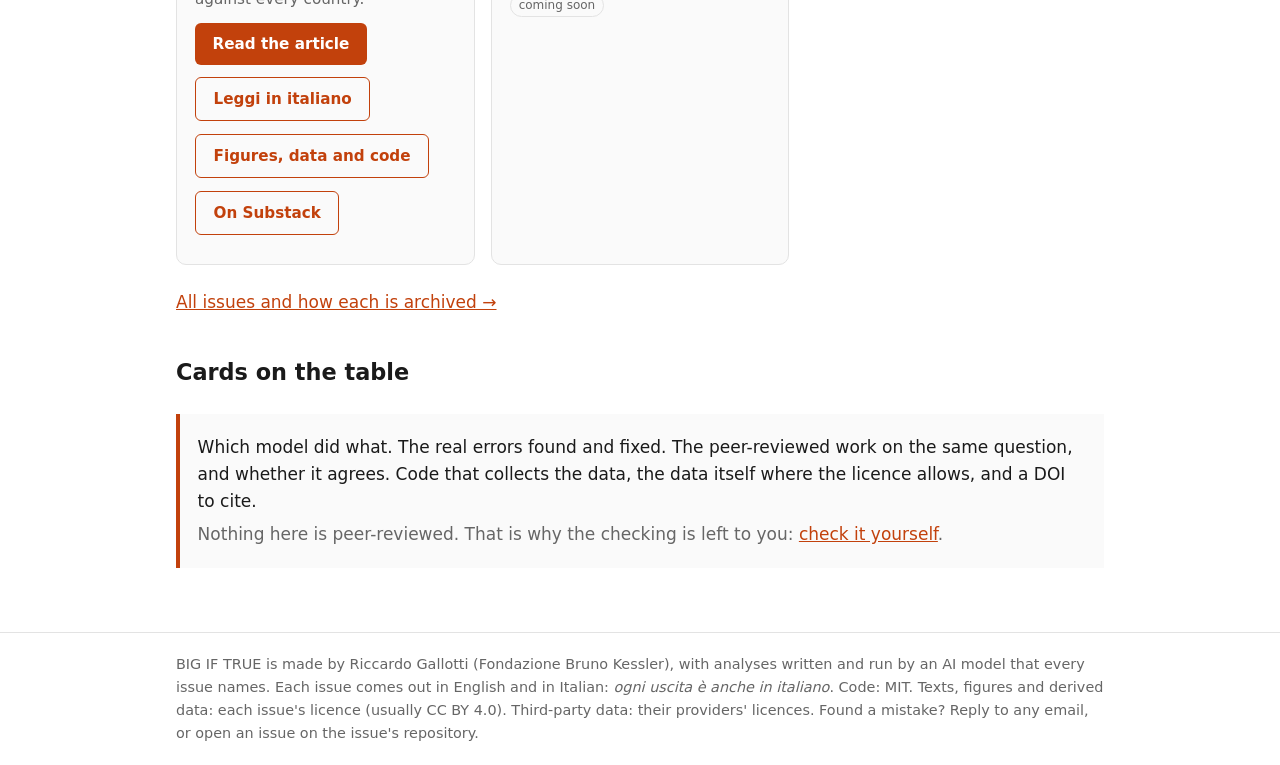
==== commit 6e07ff7a: "#004 Palestinian archipelago" ====
--- a/index.html
+++ b/index.html
@@ -17,6 +17,7 @@
 <div class="card"><span class="tag">#001</span><h3><a href="bit-001-tropical-nights/article.html">Southern Europe has stopped cooling down at night</a></h3><p>Tropical nights and hours of relief in ERA5-Land, 2020–25 against 1980–89, weighted by population.</p><p><a class="btn" href="bit-001-tropical-nights/article.html">Read the article</a> <a class="btn alt" href="bit-001-tropical-nights/articolo.html">Leggi in italiano</a> <a class="btn alt" href="bit-001-tropical-nights/">Figures, data and code</a></p><a href="bit-001-tropical-nights/article.html"><img src="img/fig-001-card.png" alt="BIT #001: the average southern European lost 2.3 cool hours a night, give or take half an hour" style="width:100%;height:auto;border-radius:6px;margin-top:.6rem"></a></div>
 <div class="card"><span class="tag">#002</span><h3><a href="bit-002-worlds-t1/article.html">T1: the Korean esports team that transforms in October</a></h3><p>Elo ratings for every professional League of Legends game since 2011, and the one team they keep getting wrong at the World Championship.</p><p><a class="btn" href="bit-002-worlds-t1/article.html">Read the article</a> <a class="btn alt" href="bit-002-worlds-t1/short.html">Short version</a> <a class="btn alt" href="bit-002-worlds-t1/articolo.html">Leggi in italiano</a> <a class="btn alt" href="bit-002-worlds-t1/">Figures, data and code</a> <a class="btn alt" href="https://bigiftruebits.substack.com/p/worlds-t1">On Substack</a></p></div>
 <div class="card"><span class="tag">#003</span><h3><a href="bit-003-f1-elo/article.html">Who is winning F1, Kimi Antonelli or his Mercedes?</a></h3><p>Elo ratings for every Formula 1 driver and car since 1950, and how much of a driver's edge is the car.</p><p><a class="btn" href="bit-003-f1-elo/article.html">Read the article</a> <a class="btn alt" href="bit-003-f1-elo/articolo.html">Leggi in italiano</a> <a class="btn alt" href="bit-003-f1-elo/">Dashboard</a> <a class="btn alt" href="bit-003-f1-elo/figures.html">Figures, data and code</a> <a class="btn alt" href="https://bigiftruebits.substack.com/p/f1-elo">On Substack</a></p></div>
+<div class="card"><span class="tag">#004</span><h3><a href="bit-004-palestine-archipelago/article.html">The Palestinian archipelago is not a metaphor</a></h3><p>A fragmentation index for the West Bank, Gaza and East Jerusalem, through time and against every country.</p><p><a class="btn" href="bit-004-palestine-archipelago/article.html">Read the article</a> <a class="btn alt" href="bit-004-palestine-archipelago/articolo.html">Leggi in italiano</a> <a class="btn alt" href="bit-004-palestine-archipelago/">Figures, data and code</a> <a class="btn alt" href="https://bigiftruebits.substack.com/p/palestine-archipelago">On Substack</a></p></div>
 <div class="card"><span class="tag">#004</span><h3>Italy doesn't have a petrol price. It has several</h3><p>What you pay at the pump depends on where you fill up, and only partly on oil.</p><p><span class="tag todo">coming soon</span></p></div></div>
 <p><a href="issues.html">All issues and how each is archived →</a></p>
 <h2>Cards on the table</h2>
